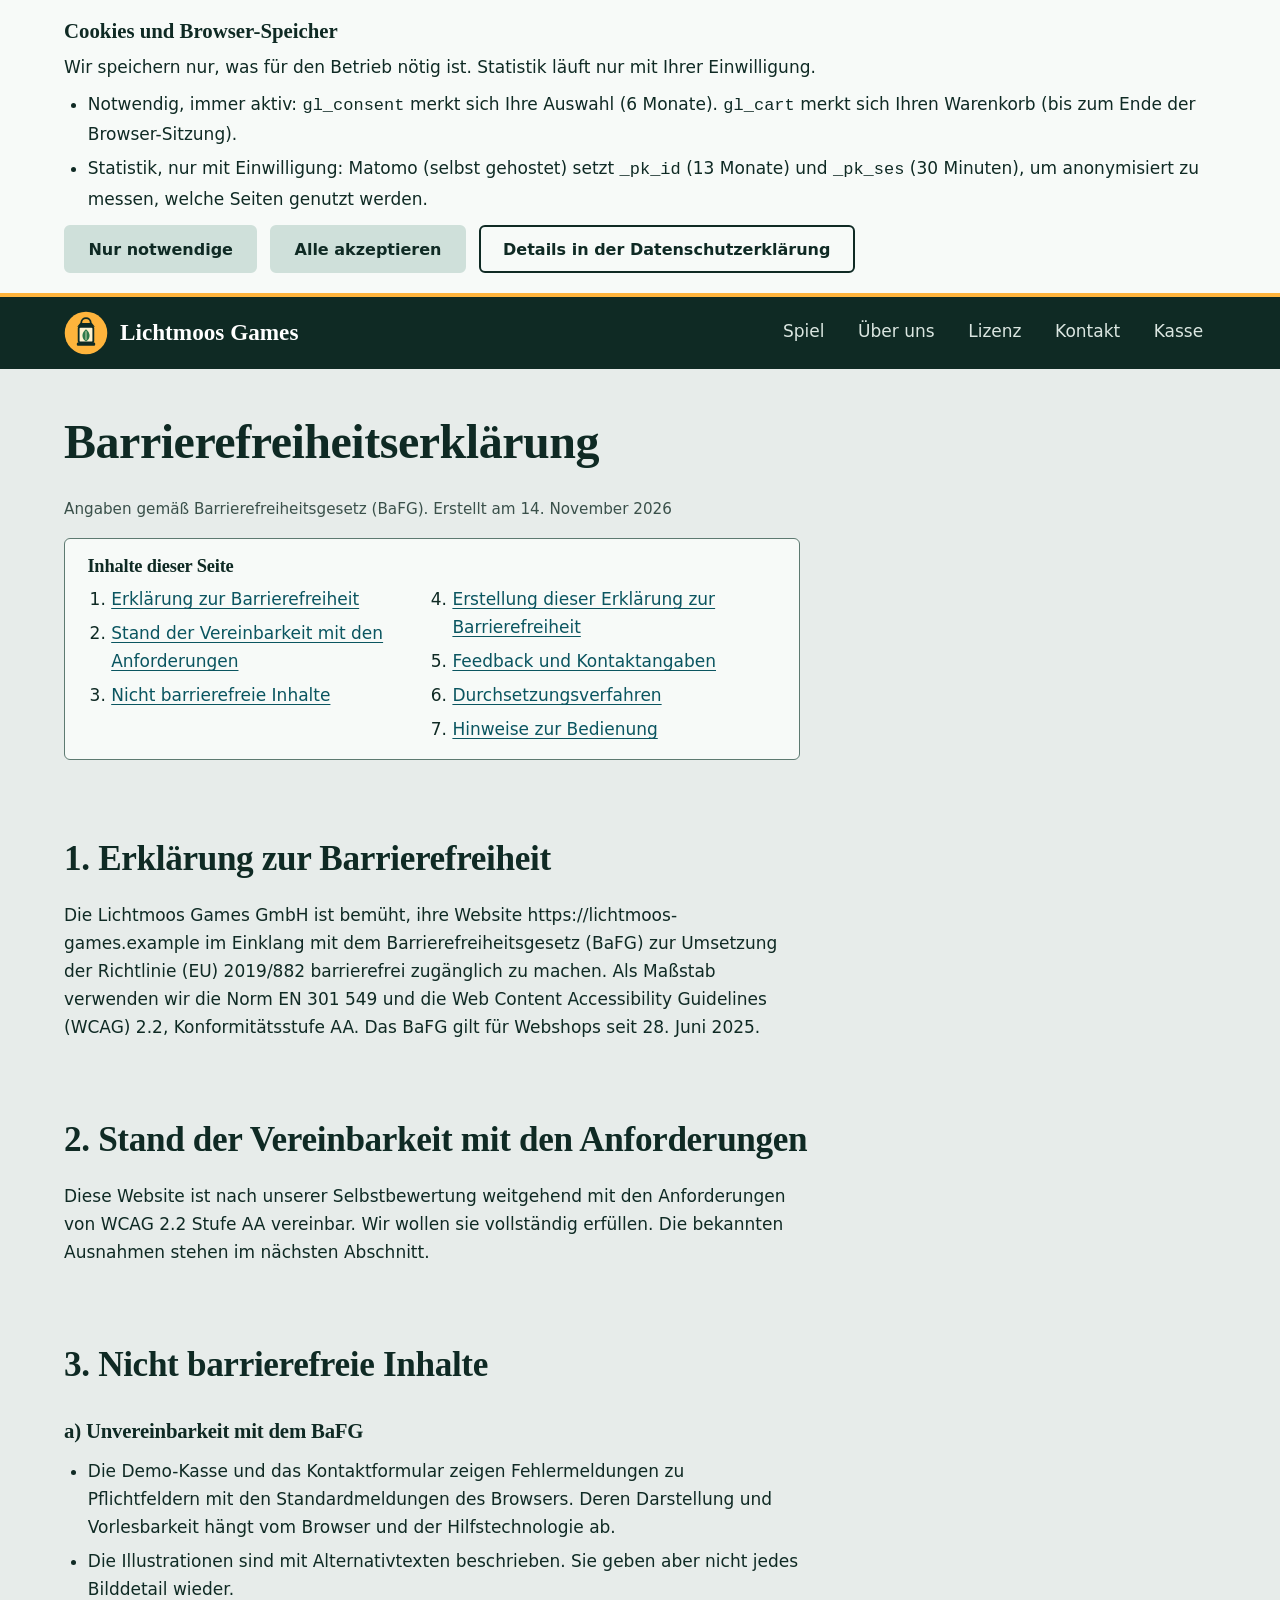
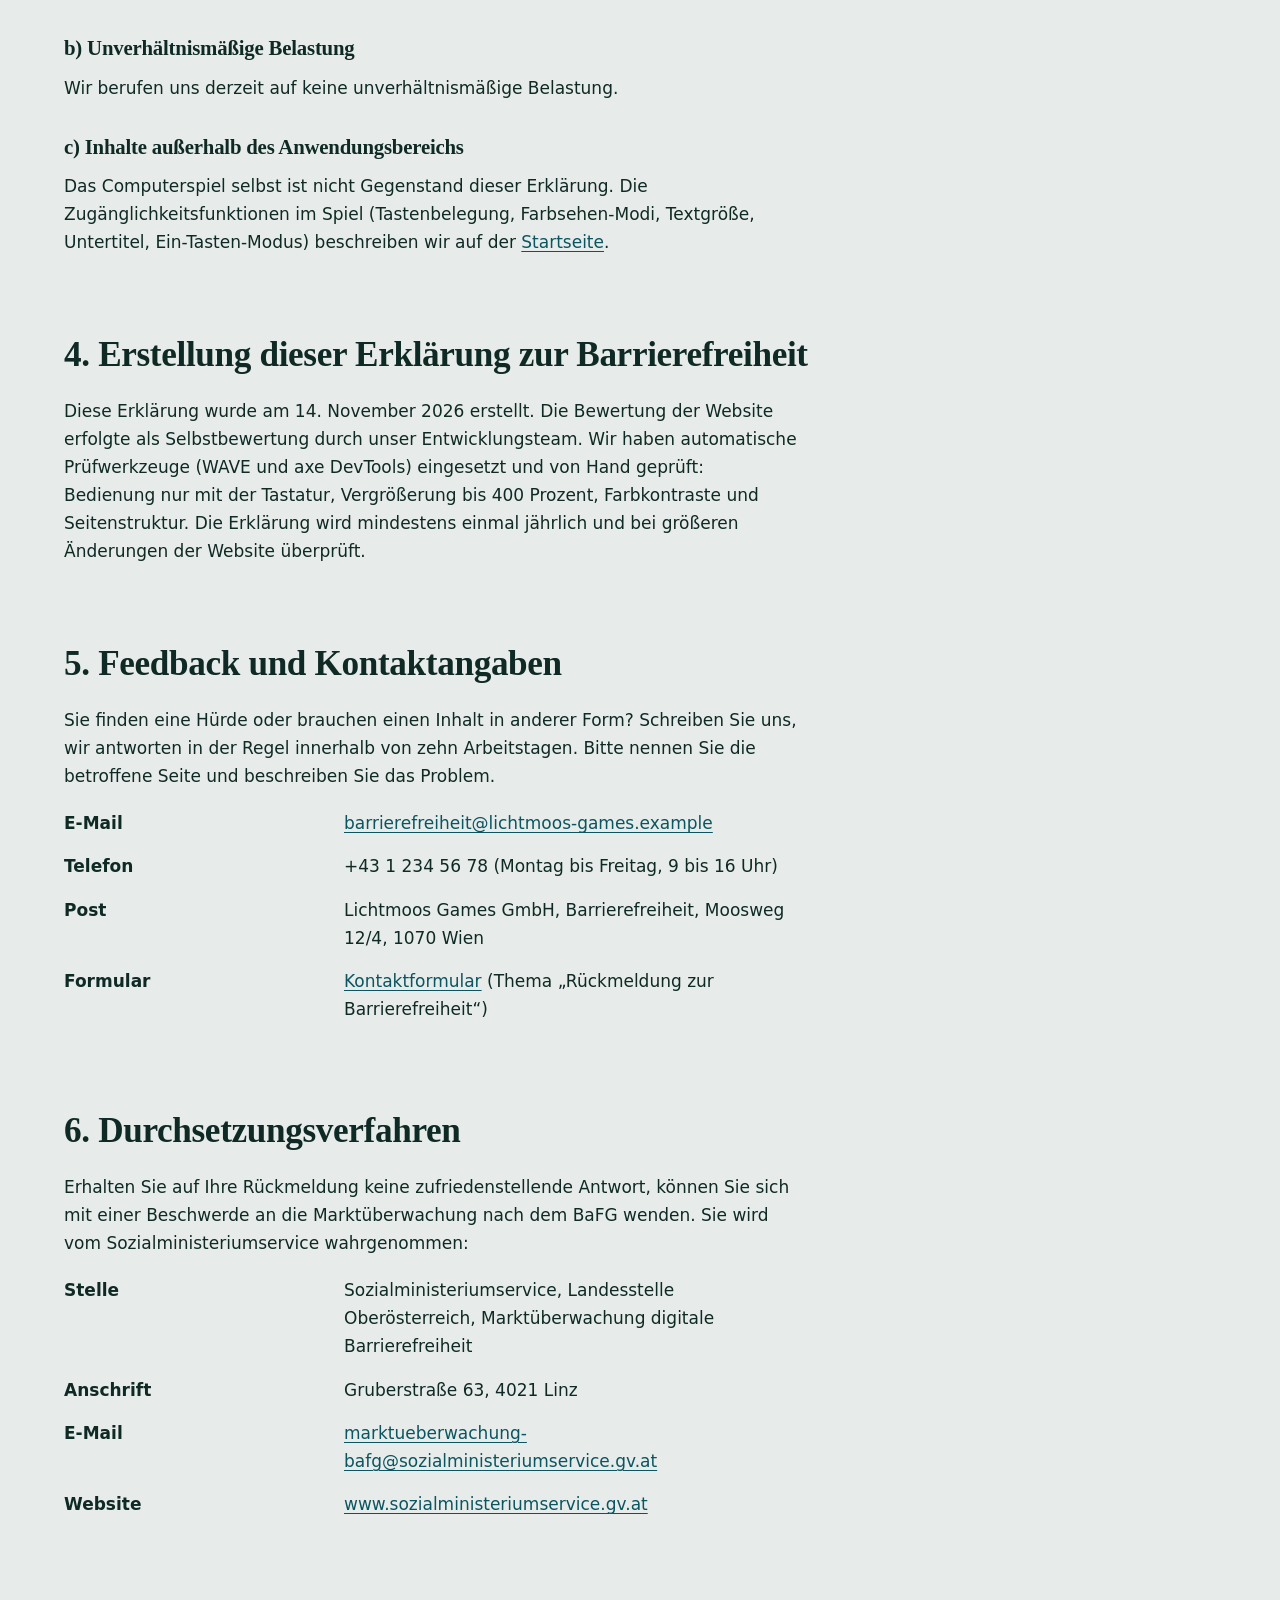
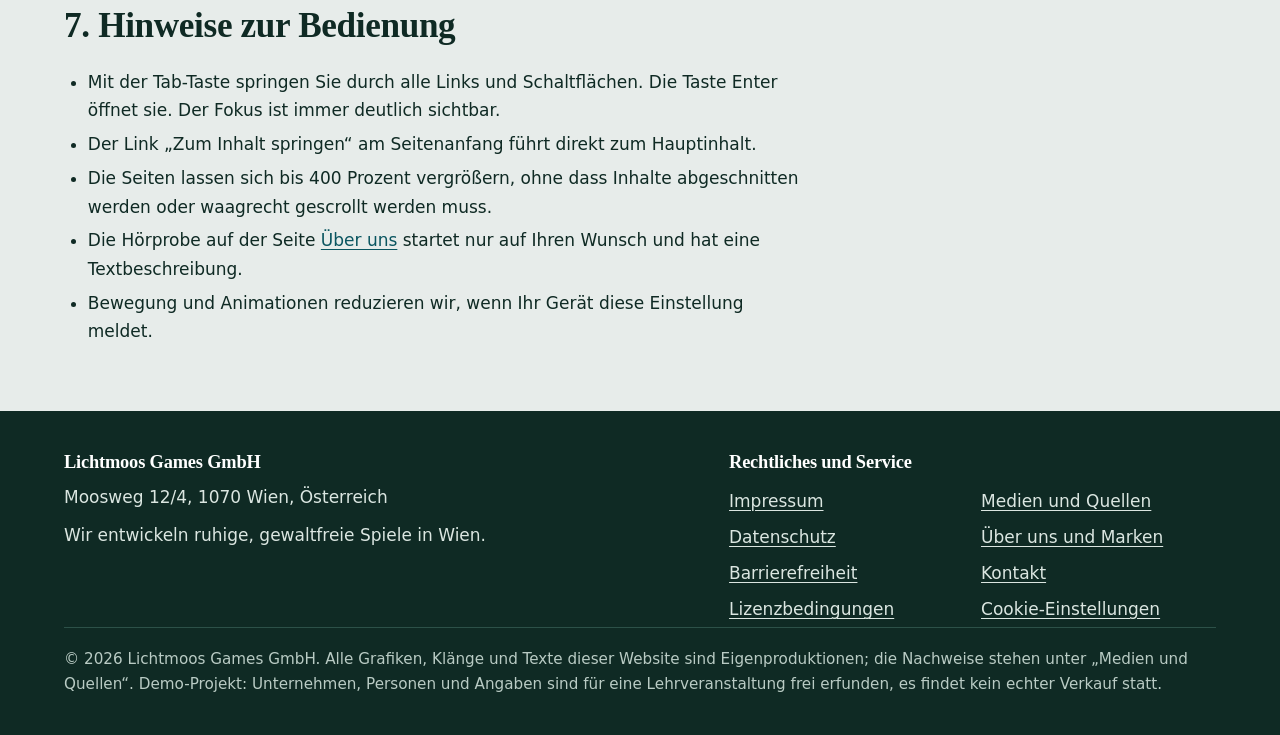
==== barrierefreiheit.html @ 5b7c3efe "Add files via upload" ====
<!doctype html>
<html lang="de">
    <head>
        <meta charset="utf-8" />
        <meta name="viewport" content="width=device-width, initial-scale=1" />
        <title>Barrierefreiheitserklärung | Lichtmoos Games</title>
        <meta name="description" content="Erklärung zur Barrierefreiheit der Website von Lichtmoos Games nach dem Barrierefreiheitsgesetz (BaFG)." />
        <meta name="theme-color" content="#0f2a24" />
        <link rel="icon" type="image/svg+xml" href="assets/bildmarke-lichtmoos.svg" />
        <link rel="stylesheet" href="css/style.css" />
        <script src="js/main.js" defer></script>
    </head>
    <body>
        <a class="skip" href="#inhalt">Zum Inhalt springen</a>
        <p id="live-status" class="sr-only" role="status"></p>

        <section id="cookie-banner" class="cookie" aria-labelledby="cookie-titel" tabindex="-1" hidden>
            <div class="wrap">
                <p id="cookie-titel" class="cookie-titel"><strong>Cookies und Browser-Speicher</strong></p>
                <p>Wir speichern nur, was für den Betrieb nötig ist. Statistik läuft nur mit Ihrer Einwilligung.</p>
                <ul>
                    <li>
                        Notwendig, immer aktiv: <code>gl_consent</code> merkt sich Ihre Auswahl (6 Monate). <code>gl_cart</code> merkt sich Ihren Warenkorb (bis
                        zum Ende der Browser-Sitzung).
                    </li>
                    <li>
                        Statistik, nur mit Einwilligung: Matomo (selbst gehostet) setzt <code>_pk_id</code> (13 Monate) und <code>_pk_ses</code> (30 Minuten),
                        um anonymisiert zu messen, welche Seiten genutzt werden.
                    </li>
                </ul>
                <div class="btn-row" style="margin-top: 0.6rem">
                    <button type="button" class="btn zweit" data-consent="notwendig">Nur notwendige</button>
                    <button type="button" class="btn zweit" data-consent="alle">Alle akzeptieren</button>
                    <a class="btn rand" href="datenschutz.html#cookies">Details in der Datenschutzerklärung</a>
                </div>
            </div>
        </section>

        <header class="site-header">
            <div class="wrap">
                <a class="brand" href="index.html"><img src="assets/bildmarke-lichtmoos.svg" width="44" height="44" alt="" />Lichtmoos Games</a>
                <nav class="nav" aria-label="Hauptnavigation">
                    <ul>
                        <li><a href="index.html">Spiel</a></li>
                        <li><a href="ueber-uns.html">Über uns</a></li>
                        <li><a href="lizenz.html">Lizenz</a></li>
                        <li><a href="kontakt.html">Kontakt</a></li>
                        <li><a href="kasse.html">Kasse</a></li>
                    </ul>
                </nav>
            </div>
        </header>

        <main id="inhalt">
            <div class="legal">
                <div class="wrap">
                    <h1>Barrierefreiheitserklärung</h1>
                    <p class="stand">Angaben gemäß Barrierefreiheitsgesetz (BaFG). Erstellt am 14. November 2026</p>

                    <nav class="toc" aria-label="Inhalte dieser Seite">
                        <h2>Inhalte dieser Seite</h2>
                        <ol>
                            <li><a href="#erklaerung">Erklärung zur Barrierefreiheit</a></li>
                            <li><a href="#stand">Stand der Vereinbarkeit mit den Anforderungen</a></li>
                            <li><a href="#nicht">Nicht barrierefreie Inhalte</a></li>
                            <li><a href="#erstellung">Erstellung dieser Erklärung zur Barrierefreiheit</a></li>
                            <li><a href="#feedback">Feedback und Kontaktangaben</a></li>
                            <li><a href="#durchsetzung">Durchsetzungsverfahren</a></li>
                            <li><a href="#bedienung">Hinweise zur Bedienung</a></li>
                        </ol>
                    </nav>

                    <h2 id="erklaerung">1. Erklärung zur Barrierefreiheit</h2>
                    <p>
                        Die Lichtmoos Games GmbH ist bemüht, ihre Website https://lichtmoos-games.example im Einklang mit dem Barrierefreiheitsgesetz (BaFG) zur
                        Umsetzung der Richtlinie (EU) 2019/882 barrierefrei zugänglich zu machen. Als Maßstab verwenden wir die Norm EN 301 549 und die Web
                        Content Accessibility Guidelines (WCAG) 2.2, Konformitätsstufe AA. Das BaFG gilt für Webshops seit 28. Juni 2025.
                    </p>

                    <h2 id="stand">2. Stand der Vereinbarkeit mit den Anforderungen</h2>
                    <p>
                        Diese Website ist nach unserer Selbstbewertung weitgehend mit den Anforderungen von WCAG 2.2 Stufe AA vereinbar. Wir wollen sie
                        vollständig erfüllen. Die bekannten Ausnahmen stehen im nächsten Abschnitt.
                    </p>

                    <h2 id="nicht">3. Nicht barrierefreie Inhalte</h2>
                    <h3>a) Unvereinbarkeit mit dem BaFG</h3>
                    <ul>
                        <li>
                            Die Demo-Kasse und das Kontaktformular zeigen Fehlermeldungen zu Pflichtfeldern mit den Standardmeldungen des Browsers. Deren
                            Darstellung und Vorlesbarkeit hängt vom Browser und der Hilfstechnologie ab.
                        </li>
                        <li>Die Illustrationen sind mit Alternativtexten beschrieben. Sie geben aber nicht jedes Bilddetail wieder.</li>
                    </ul>
                    <h3>b) Unverhältnismäßige Belastung</h3>
                    <p>Wir berufen uns derzeit auf keine unverhältnismäßige Belastung.</p>
                    <h3>c) Inhalte außerhalb des Anwendungsbereichs</h3>
                    <p>
                        Das Computerspiel selbst ist nicht Gegenstand dieser Erklärung. Die Zugänglichkeitsfunktionen im Spiel (Tastenbelegung, Farbsehen-Modi,
                        Textgröße, Untertitel, Ein-Tasten-Modus) beschreiben wir auf der <a href="index.html#funktionen">Startseite</a>.
                    </p>

                    <h2 id="erstellung">4. Erstellung dieser Erklärung zur Barrierefreiheit</h2>
                    <p>
                        Diese Erklärung wurde am 14. November 2026 erstellt. Die Bewertung der Website erfolgte als Selbstbewertung durch unser
                        Entwicklungsteam. Wir haben automatische Prüfwerkzeuge (WAVE und axe DevTools) eingesetzt und von Hand geprüft: Bedienung nur mit der
                        Tastatur, Vergrößerung bis 400 Prozent, Farbkontraste und Seitenstruktur. Die Erklärung wird mindestens einmal jährlich und bei größeren
                        Änderungen der Website überprüft.
                    </p>

                    <h2 id="feedback">5. Feedback und Kontaktangaben</h2>
                    <p>
                        Sie finden eine Hürde oder brauchen einen Inhalt in anderer Form? Schreiben Sie uns, wir antworten in der Regel innerhalb von zehn
                        Arbeitstagen. Bitte nennen Sie die betroffene Seite und beschreiben Sie das Problem.
                    </p>
                    <dl class="kv">
                        <dt>E-Mail</dt>
                        <dd><a href="mailto:barrierefreiheit@lichtmoos-games.example">barrierefreiheit@lichtmoos-games.example</a></dd>
                        <dt>Telefon</dt>
                        <dd>+43 1 234 56 78 (Montag bis Freitag, 9 bis 16 Uhr)</dd>
                        <dt>Post</dt>
                        <dd>Lichtmoos Games GmbH, Barrierefreiheit, Moosweg 12/4, 1070 Wien</dd>
                        <dt>Formular</dt>
                        <dd><a href="kontakt.html#formular">Kontaktformular</a> (Thema „Rückmeldung zur Barrierefreiheit“)</dd>
                    </dl>

                    <h2 id="durchsetzung">6. Durchsetzungsverfahren</h2>
                    <p>
                        Erhalten Sie auf Ihre Rückmeldung keine zufriedenstellende Antwort, können Sie sich mit einer Beschwerde an die Marktüberwachung nach
                        dem BaFG wenden. Sie wird vom Sozialministeriumservice wahrgenommen:
                    </p>
                    <dl class="kv">
                        <dt>Stelle</dt>
                        <dd>Sozialministeriumservice, Landesstelle Oberösterreich, Marktüberwachung digitale Barrierefreiheit</dd>
                        <dt>Anschrift</dt>
                        <dd>Gruberstraße 63, 4021 Linz</dd>
                        <dt>E-Mail</dt>
                        <dd>
                            <a href="mailto:marktueberwachung-bafg@sozialministeriumservice.gv.at">marktueberwachung-bafg@sozialministeriumservice.gv.at</a>
                        </dd>
                        <dt>Website</dt>
                        <dd><a href="https://www.sozialministeriumservice.gv.at">www.sozialministeriumservice.gv.at</a></dd>
                    </dl>

                    <h2 id="bedienung">7. Hinweise zur Bedienung</h2>
                    <ul>
                        <li>
                            Mit der Tab-Taste springen Sie durch alle Links und Schaltflächen. Die Taste Enter öffnet sie. Der Fokus ist immer deutlich
                            sichtbar.
                        </li>
                        <li>Der Link „Zum Inhalt springen“ am Seitenanfang führt direkt zum Hauptinhalt.</li>
                        <li>Die Seiten lassen sich bis 400 Prozent vergrößern, ohne dass Inhalte abgeschnitten werden oder waagrecht gescrollt werden muss.</li>
                        <li>
                            Die Hörprobe auf der Seite <a href="ueber-uns.html#m-hoer">Über uns</a> startet nur auf Ihren Wunsch und hat eine Textbeschreibung.
                        </li>
                        <li>Bewegung und Animationen reduzieren wir, wenn Ihr Gerät diese Einstellung meldet.</li>
                    </ul>
                </div>
            </div>
        </main>

        <footer class="site-footer">
            <div class="wrap">
                <div class="foot-grid">
                    <div>
                        <h2>Lichtmoos Games GmbH</h2>
                        <p>Moosweg 12/4, 1070 Wien, Österreich</p>
                        <p>Wir entwickeln ruhige, gewaltfreie Spiele in Wien.</p>
                    </div>
                    <nav aria-label="Rechtliches und Service">
                        <h2>Rechtliches und Service</h2>
                        <ul>
                            <li><a href="impressum.html">Impressum</a></li>
                            <li><a href="datenschutz.html">Datenschutz</a></li>
                            <li><a href="barrierefreiheit.html">Barrierefreiheit</a></li>
                            <li><a href="lizenz.html">Lizenzbedingungen</a></li>
                            <li><a href="medien.html">Medien und Quellen</a></li>
                            <li><a href="ueber-uns.html">Über uns und Marken</a></li>
                            <li><a href="kontakt.html">Kontakt</a></li>
                            <li><button type="button" id="cookie-settings" class="link">Cookie-Einstellungen</button></li>
                        </ul>
                    </nav>
                </div>
                <p class="copy">
                    © 2026 Lichtmoos Games GmbH. Alle Grafiken, Klänge und Texte dieser Website sind Eigenproduktionen; die Nachweise stehen unter „Medien und
                    Quellen“. Demo-Projekt: Unternehmen, Personen und Angaben sind für eine Lehrveranstaltung frei erfunden, es findet kein echter Verkauf
                    statt.
                </p>
            </div>
        </footer>
    </body>
</html>
---- css/style.css ----
/* Lichtmoos Games – Stylesheet · © 2026 Lichtmoos Games GmbH */
:root {
    --tanne: #0f2a24;
    --tanne-2: #1b4a3f;
    --nebel: #e7ecea;
    --papier: #f7faf8;
    --laterne: #ffb43c;
    --moos: #2a6139;
    --link: #0a5560;
    --muted: #3a504a;
    --fog: #dbe6e1;
    --fog-muted: #b9cbc4;
    --rand: #5d7a71;
    --fehler: #9b1c1c;
    --serif: "Palatino Linotype", "Book Antiqua", Palatino, Georgia, serif;
    --sans: system-ui, -apple-system, "Segoe UI", Roboto, "Helvetica Neue", Arial, sans-serif;
}
*,
*::before,
*::after {
    box-sizing: border-box;
}
html {
    -webkit-text-size-adjust: 100%;
    scroll-padding-top: 1.5rem;
}
body {
    margin: 0;
    background: var(--nebel);
    color: var(--tanne);
    font: 1.0625rem/1.65 var(--sans);
    overflow-wrap: break-word;
}
img,
audio {
    max-width: 100%;
}
img {
    height: auto;
    display: block;
}
a {
    color: var(--link);
    text-underline-offset: 0.18em;
    text-decoration-thickness: 0.08em;
}
a:hover {
    text-decoration-thickness: 0.16em;
}
h1,
h2,
h3 {
    font-family: var(--serif);
    line-height: 1.2;
    margin: 0 0 0.6em;
    font-weight: 700;
    letter-spacing: -0.01em;
}
h1 {
    font-size: clamp(2.4rem, 7vw, 4.2rem);
    line-height: 1.05;
}
h2 {
    font-size: clamp(1.6rem, 3.6vw, 2.2rem);
    margin-top: 2.2em;
}
h3 {
    font-size: 1.3rem;
    margin-top: 1.6em;
}
p,
ul,
ol,
dl,
table,
figure {
    margin: 0 0 1.1em;
}
ul,
ol {
    padding-left: 1.4em;
}
li {
    margin-bottom: 0.35em;
}
:focus-visible {
    outline: 3px solid var(--laterne);
    outline-offset: 2px;
    box-shadow: 0 0 0 6px var(--tanne);
}
.sr-only {
    position: absolute;
    width: 1px;
    height: 1px;
    margin: -1px;
    padding: 0;
    overflow: hidden;
    clip: rect(0 0 0 0);
    white-space: nowrap;
    border: 0;
}
.skip {
    position: absolute;
    left: 0.75rem;
    top: -4rem;
    z-index: 100;
    background: var(--laterne);
    color: var(--tanne);
    padding: 0.7rem 1rem;
    font-weight: 700;
    border-radius: 4px;
}
.skip:focus {
    top: 0.75rem;
}
.wrap {
    width: min(100% - 2.5rem, 72rem);
    margin-inline: auto;
}
.prose > * {
    max-width: 46rem;
}

/* Kopfbereich */
.site-header {
    background: var(--tanne);
    color: var(--fog);
}
.site-header .wrap {
    display: flex;
    flex-wrap: wrap;
    align-items: center;
    justify-content: space-between;
    gap: 0.75rem 2rem;
    padding-block: 0.9rem;
}
.brand {
    display: flex;
    align-items: center;
    gap: 0.75rem;
    color: #fff;
    text-decoration: none;
    font: 700 1.45rem/1 var(--serif);
    min-height: 44px;
}
.brand img {
    width: 44px;
    height: 44px;
}
.brand:hover {
    text-decoration: underline;
}
.nav ul {
    list-style: none;
    margin: 0;
    padding: 0;
    display: flex;
    flex-wrap: wrap;
    gap: 0.25rem 0.5rem;
}
.nav li {
    margin: 0;
}
.nav a {
    display: inline-flex;
    align-items: center;
    min-height: 44px;
    padding: 0 0.8rem;
    color: var(--fog);
    text-decoration: none;
    border-bottom: 3px solid transparent;
}
.nav a:hover {
    color: #fff;
    border-bottom-color: var(--fog-muted);
}
.nav a[aria-current="page"] {
    color: #fff;
    border-bottom-color: var(--laterne);
    font-weight: 700;
}

/* Buttons */
.btn {
    display: inline-flex;
    align-items: center;
    justify-content: center;
    min-height: 48px;
    padding: 0.6rem 1.4rem;
    border: 2px solid var(--laterne);
    border-radius: 6px;
    background: var(--laterne);
    color: var(--tanne);
    font: 700 1rem/1.2 var(--sans);
    text-decoration: none;
    cursor: pointer;
}
.btn:hover {
    background: #ffc566;
    border-color: #ffc566;
}
.btn.zweit {
    background: #cfe0da;
    border-color: #cfe0da;
}
.btn.zweit:hover {
    background: #e3eeea;
    border-color: #e3eeea;
}
.btn.rand {
    background: transparent;
    color: inherit;
    border-color: currentColor;
}
.btn-row {
    display: flex;
    flex-wrap: wrap;
    gap: 0.8rem;
    margin-top: 1.6rem;
}

/* Hero */
.hero {
    background: var(--tanne);
    color: var(--fog);
    padding-block: clamp(2rem, 6vw, 4.5rem);
}
.hero .wrap {
    display: grid;
    grid-template-columns: minmax(0, 1fr) minmax(0, 1.15fr);
    gap: clamp(1.5rem, 4vw, 3.5rem);
    align-items: center;
}
.hero h1 {
    color: #fff;
    margin-bottom: 0.3em;
}
.hero .lead {
    font-size: 1.25rem;
    line-height: 1.55;
    max-width: 32rem;
}
.preis {
    font: 700 1.2rem var(--serif);
    color: #fff;
    margin-top: 1.4rem;
    margin-bottom: 0;
}
.preis small {
    font: 400 0.95rem var(--sans);
    color: var(--fog-muted);
}
.hero figure,
.bild {
    margin: 0;
}
.hero img,
.bild img {
    border-radius: 8px;
    width: 100%;
}
figcaption {
    font-size: 0.95rem;
    color: var(--muted);
    margin-top: 0.5rem;
}
.hero figcaption {
    color: var(--fog-muted);
}

/* Abschnitte */
.section {
    padding-block: clamp(2.2rem, 5vw, 3.8rem);
}
.section > .wrap > h2:first-child,
.legal > h2:first-child {
    margin-top: 0;
}
.section.hell {
    background: var(--papier);
}
.section.dunkel {
    background: var(--tanne-2);
    color: var(--fog);
}
.section.dunkel h2 {
    color: #fff;
}
.section.dunkel a:not(.btn) {
    color: var(--laterne);
}
.facts {
    display: grid;
    grid-template-columns: repeat(auto-fit, minmax(15rem, 1fr));
    gap: 1.5rem 2.5rem;
    list-style: none;
    padding: 0;
    margin: 1.5rem 0 0;
}
.facts li {
    border-top: 4px solid var(--laterne);
    padding-top: 0.8rem;
    margin: 0;
}
.facts h3 {
    margin: 0 0 0.3em;
    font-size: 1.2rem;
}
.facts p {
    margin: 0;
    color: var(--muted);
}
.gallery {
    display: grid;
    grid-template-columns: repeat(auto-fit, minmax(18rem, 1fr));
    gap: 1.5rem;
}

/* Hinweise & Listen */
.note {
    border-left: 6px solid var(--laterne);
    background: var(--papier);
    padding: 1rem 1.2rem;
    margin: 1.5rem 0;
    max-width: 46rem;
}
.note p:last-child {
    margin: 0;
}
.kv {
    display: grid;
    grid-template-columns: minmax(9rem, 16rem) minmax(0, 1fr);
    gap: 0.35rem 1.5rem;
    max-width: 46rem;
}
.kv dt {
    font-weight: 700;
}
.kv dd {
    margin: 0 0 0.6rem;
}
.toc {
    background: var(--papier);
    border: 1px solid var(--rand);
    border-radius: 6px;
    padding: 1rem 1.4rem;
    max-width: 46rem;
    margin-bottom: 2rem;
}
.toc h2 {
    font-size: 1.15rem;
    margin: 0 0 0.5rem;
}
.toc ol {
    margin: 0;
    columns: 2 16rem;
}
.legal {
    padding-block: clamp(1.8rem, 4vw, 3rem);
}
.legal h1 {
    font-size: clamp(2rem, 5vw, 3rem);
}
.legal p,
.legal ul,
.legal ol {
    max-width: 46rem;
}
.stand {
    color: var(--muted);
    font-size: 0.95rem;
}
.scroll {
    overflow-x: auto;
    margin-bottom: 1.4rem;
}
table {
    border-collapse: collapse;
    width: 100%;
    background: var(--papier);
    font-size: 0.98rem;
}
caption {
    text-align: left;
    font-weight: 700;
    padding: 0.6rem 0;
    font-family: var(--serif);
    font-size: 1.1rem;
}
th,
td {
    border: 1px solid var(--rand);
    padding: 0.55rem 0.75rem;
    text-align: left;
    vertical-align: top;
}
thead th {
    background: var(--tanne);
    color: #fff;
}
tbody th {
    background: #dfe9e5;
}

/* Marken */
.marken {
    display: grid;
    grid-template-columns: repeat(auto-fit, minmax(17rem, 1fr));
    gap: 1.5rem;
}
.marke {
    background: var(--papier);
    border: 1px solid var(--rand);
    border-radius: 8px;
    padding: 1.4rem;
}
.marke h3 {
    margin-top: 0;
}
.marke .zeichen {
    display: flex;
    align-items: center;
    justify-content: center;
    min-height: 9rem;
    margin-bottom: 1rem;
    background: var(--nebel);
    border-radius: 6px;
}
.marke .zeichen img {
    width: 110px;
}
.wortmarke {
    font: 700 2rem var(--serif);
    letter-spacing: 0.14em;
    color: var(--tanne);
}
audio {
    width: 100%;
    margin: 0.4rem 0;
}

/* Formulare */
form {
    max-width: 40rem;
}
.feld {
    margin-bottom: 1.3rem;
}
label,
legend {
    display: block;
    font-weight: 700;
    margin-bottom: 0.35rem;
    padding: 0;
}
.hint {
    display: block;
    font-weight: 400;
    color: var(--muted);
    font-size: 0.95rem;
}
input[type="text"],
input[type="email"],
select,
textarea {
    width: 100%;
    min-height: 48px;
    padding: 0.6rem 0.8rem;
    border: 2px solid var(--rand);
    border-radius: 6px;
    background: #fff;
    color: var(--tanne);
    font: inherit;
}
textarea {
    min-height: 9rem;
    resize: vertical;
}
fieldset {
    border: 2px solid var(--rand);
    border-radius: 6px;
    margin: 0 0 1.3rem;
    padding: 1rem 1.2rem;
}
.opt {
    display: flex;
    gap: 0.7rem;
    align-items: flex-start;
    margin-bottom: 0.8rem;
}
.opt input {
    width: 1.4rem;
    height: 1.4rem;
    margin: 0.2rem 0 0;
    flex: none;
    accent-color: var(--moos);
}
.opt label {
    font-weight: 400;
    margin: 0;
}
.status {
    border-left: 6px solid var(--moos);
    background: var(--papier);
    padding: 1rem 1.2rem;
    max-width: 40rem;
}
.status h2,
.status h3 {
    margin-top: 0;
}
.schluessel {
    font-family: ui-monospace, Consolas, monospace;
    font-size: 1.15rem;
    font-weight: 700;
}

/* Cookie-Hinweis (im Seitenfluss, verdeckt keine Inhalte) */
.cookie {
    background: var(--papier);
    border-bottom: 4px solid var(--laterne);
    padding-block: 1.2rem;
}
.cookie h2 {
    font-size: 1.3rem;
    margin: 0 0 0.4rem;
}
.cookie ul {
    margin: 0.4rem 0 0.8rem;
}
.cookie p {
    margin: 0 0 0.6rem;
    max-width: 56rem;
}

/* Fuss */
.site-footer {
    background: var(--tanne);
    color: var(--fog);
    padding-block: 2.5rem 2rem;
    margin-top: 0;
}
.site-footer a {
    color: var(--fog);
}
.site-footer a:hover {
    color: #fff;
}
.foot-grid {
    display: grid;
    grid-template-columns: minmax(0, 1.3fr) minmax(0, 1fr);
    gap: 2rem;
}
.site-footer h2 {
    font-size: 1.15rem;
    color: #fff;
    margin: 0 0 0.6rem;
}
.site-footer ul {
    list-style: none;
    padding: 0;
    margin: 0;
    columns: 2 10rem;
}
.site-footer li {
    margin: 0;
}
.site-footer li a,
.site-footer button.link {
    display: inline-flex;
    align-items: center;
    min-height: 36px;
}
button.link {
    background: none;
    border: 0;
    padding: 0;
    color: var(--fog);
    font: inherit;
    text-decoration: underline;
    cursor: pointer;
    text-underline-offset: 0.18em;
}
.site-footer p {
    margin: 0 0 0.6rem;
}
.copy {
    border-top: 1px solid #2c5148;
    margin-top: 1.6rem;
    padding-top: 1.2rem;
    color: var(--fog-muted);
    font-size: 0.95rem;
}

@media (max-width: 52rem) {
    .hero .wrap,
    .foot-grid {
        grid-template-columns: minmax(0, 1fr);
    }
    .kv {
        grid-template-columns: minmax(0, 1fr);
    }
    .kv dd {
        margin-bottom: 0.9rem;
    }
}
@media (prefers-reduced-motion: reduce) {
    * {
        animation: none !important;
        transition: none !important;
        scroll-behavior: auto !important;
    }
}
@media (forced-colors: active) {
    .btn {
        border: 2px solid ButtonText;
    }
}
@media print {
    .site-header,
    .site-footer,
    .cookie,
    .skip {
        display: none;
    }
    body {
        background: #fff;
    }
}

.legal .lead {
    font-size: 1.2rem;
    max-width: 46rem;
}
.marke dt {
    font-weight: 700;
    margin-top: 0.6rem;
}
.marke dd {
    margin: 0;
}
.marke figure {
    margin: 0 0 1rem;
}
.marke figure .zeichen {
    margin-bottom: 0;
}
.cookie-titel {
    font: 700 1.3rem var(--serif);
    margin: 0 0 0.4rem;
}
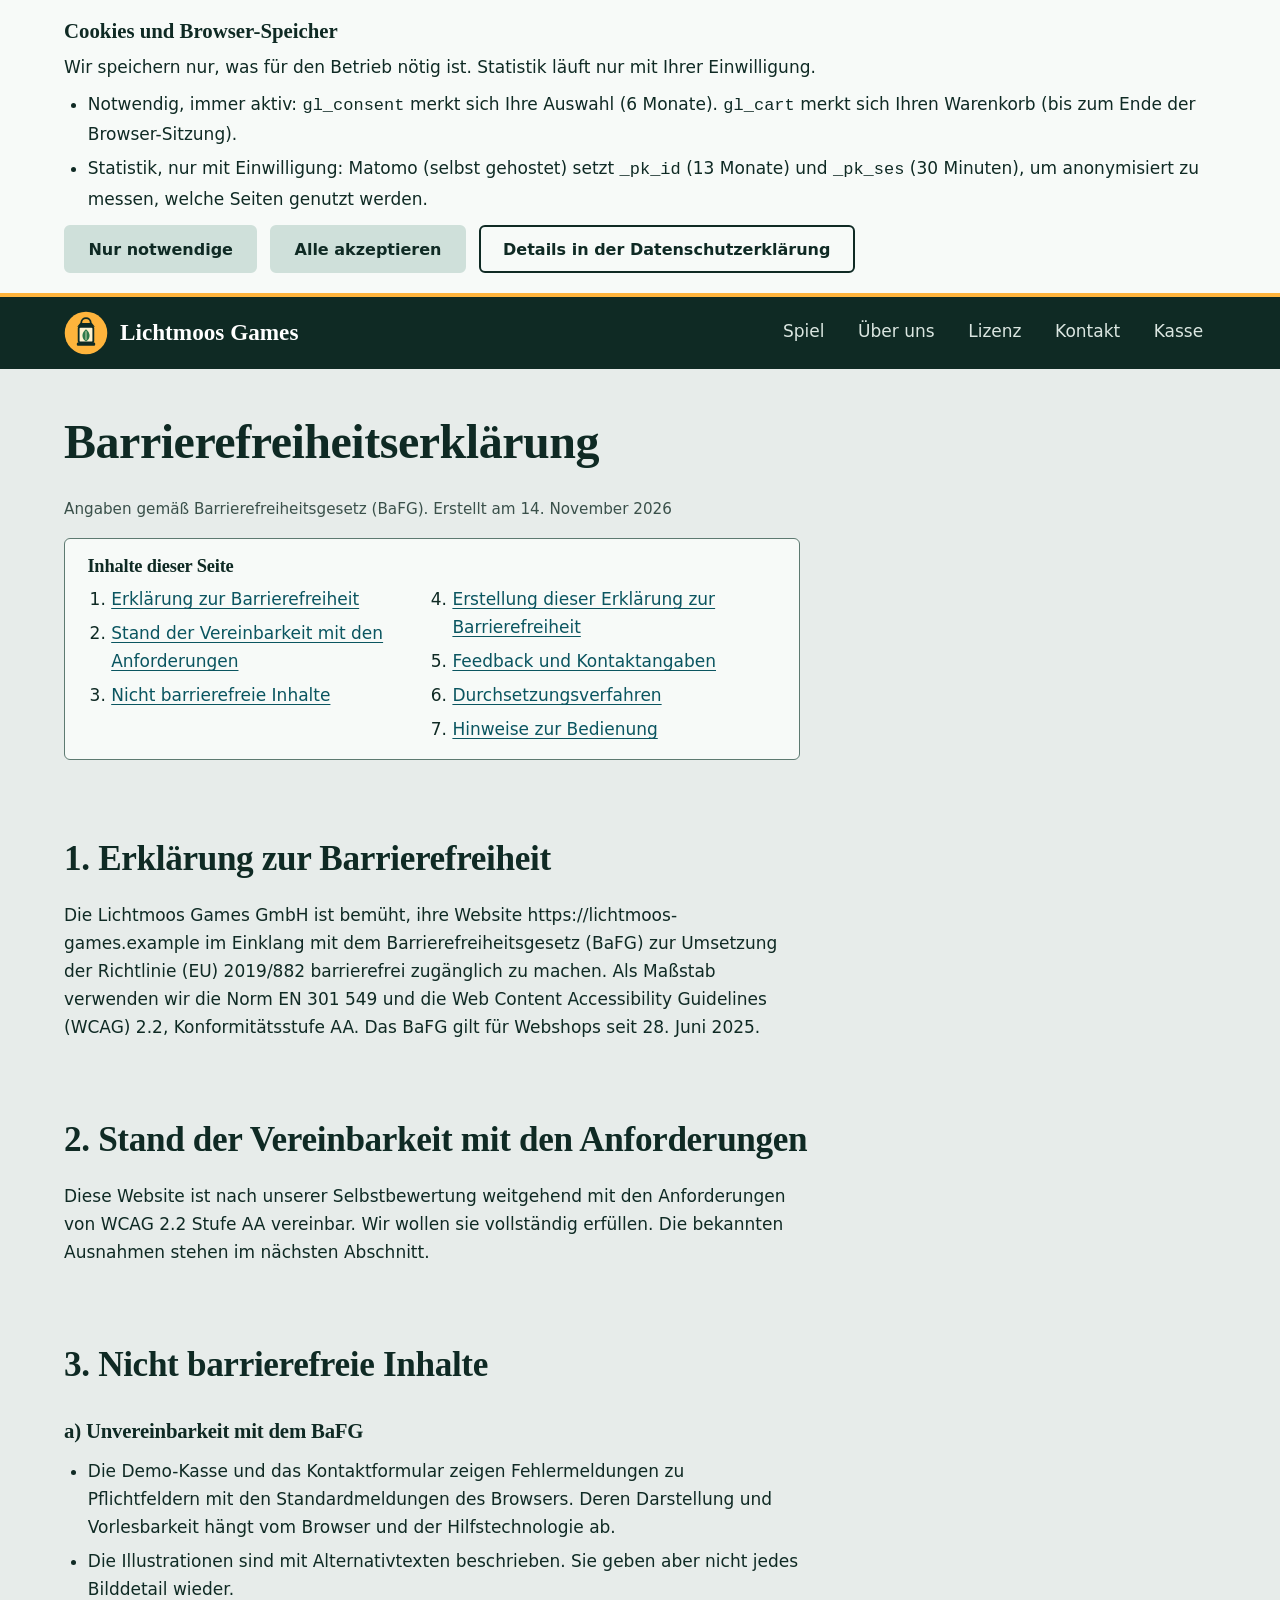
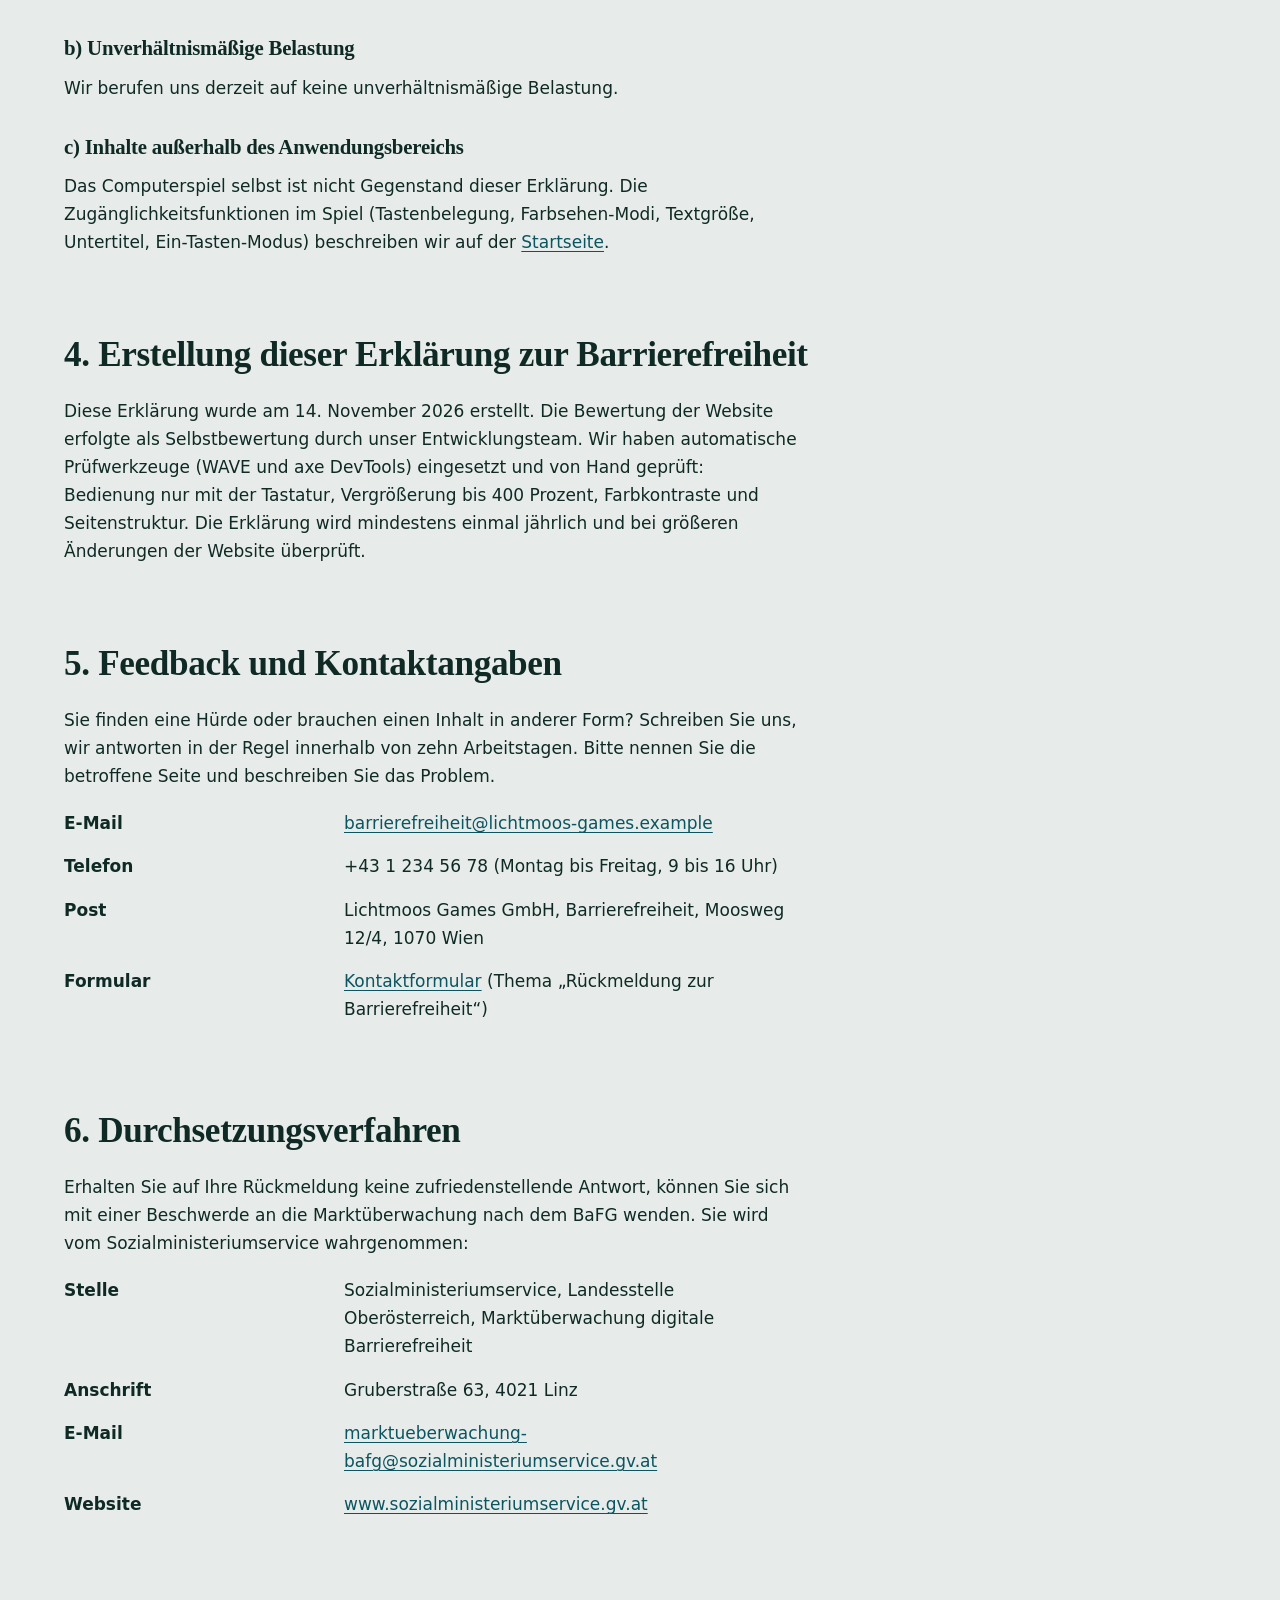
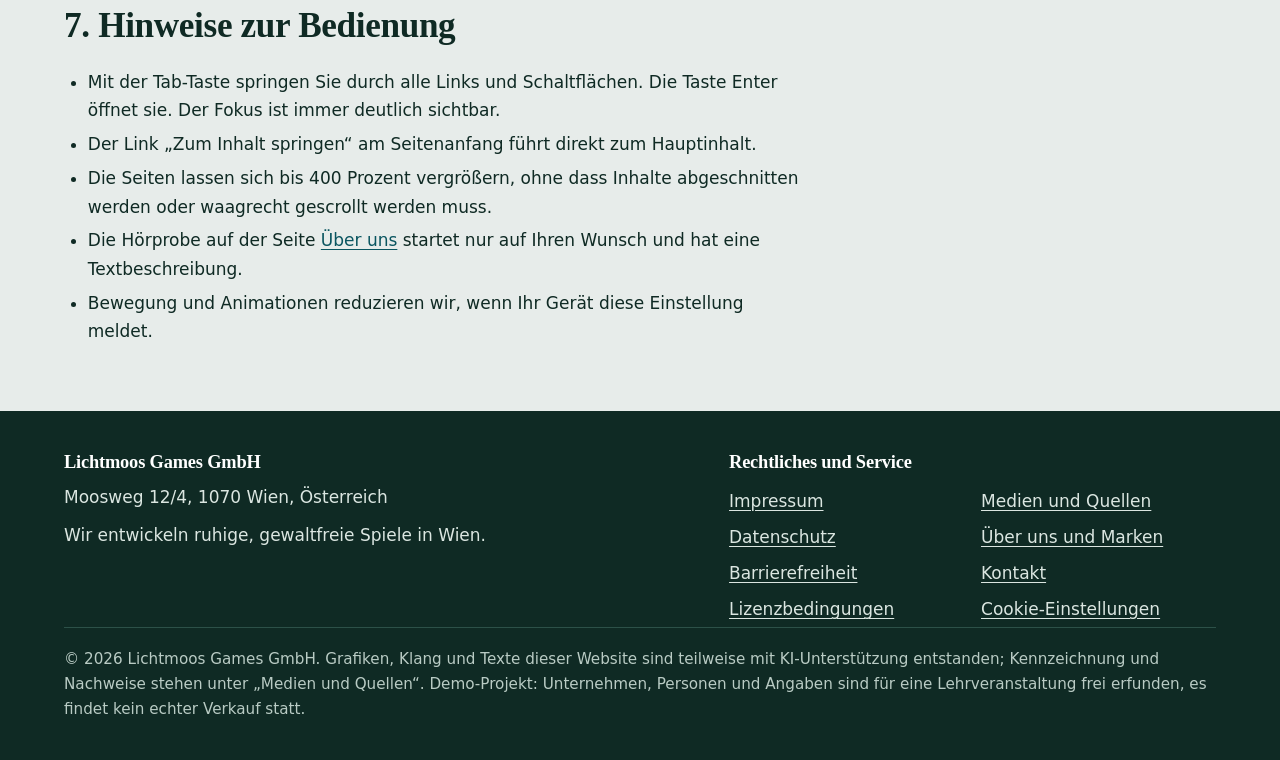
==== commit 7e245978: "Add files via upload" ====
--- a/barrierefreiheit.html
+++ b/barrierefreiheit.html
@@ -182,9 +182,9 @@
                     </nav>
                 </div>
                 <p class="copy">
-                    © 2026 Lichtmoos Games GmbH. Alle Grafiken, Klänge und Texte dieser Website sind Eigenproduktionen; die Nachweise stehen unter „Medien und
-                    Quellen“. Demo-Projekt: Unternehmen, Personen und Angaben sind für eine Lehrveranstaltung frei erfunden, es findet kein echter Verkauf
-                    statt.
+                    © 2026 Lichtmoos Games GmbH. Grafiken, Klang und Texte dieser Website sind teilweise mit KI-Unterstützung entstanden; Kennzeichnung und
+                    Nachweise stehen unter „Medien und Quellen“. Demo-Projekt: Unternehmen, Personen und Angaben sind für eine Lehrveranstaltung frei erfunden,
+                    es findet kein echter Verkauf statt.
                 </p>
             </div>
         </footer>
